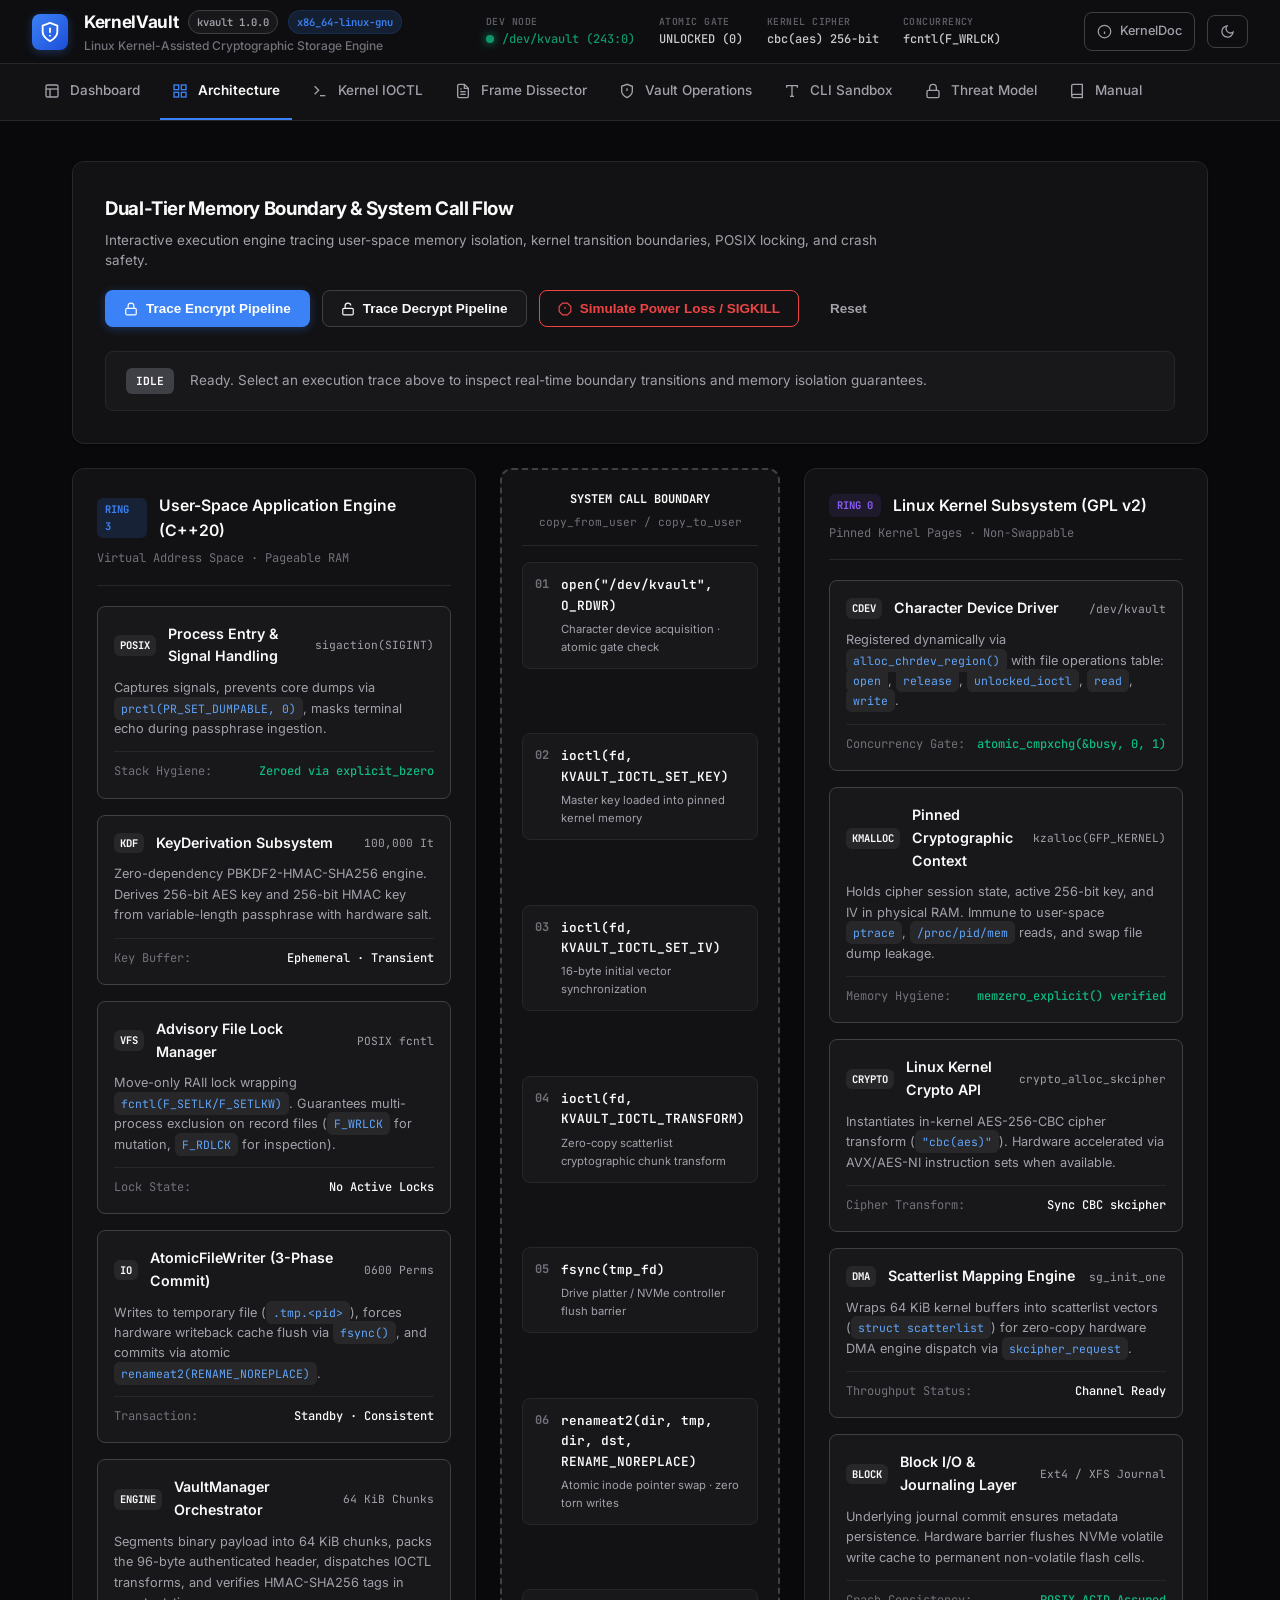
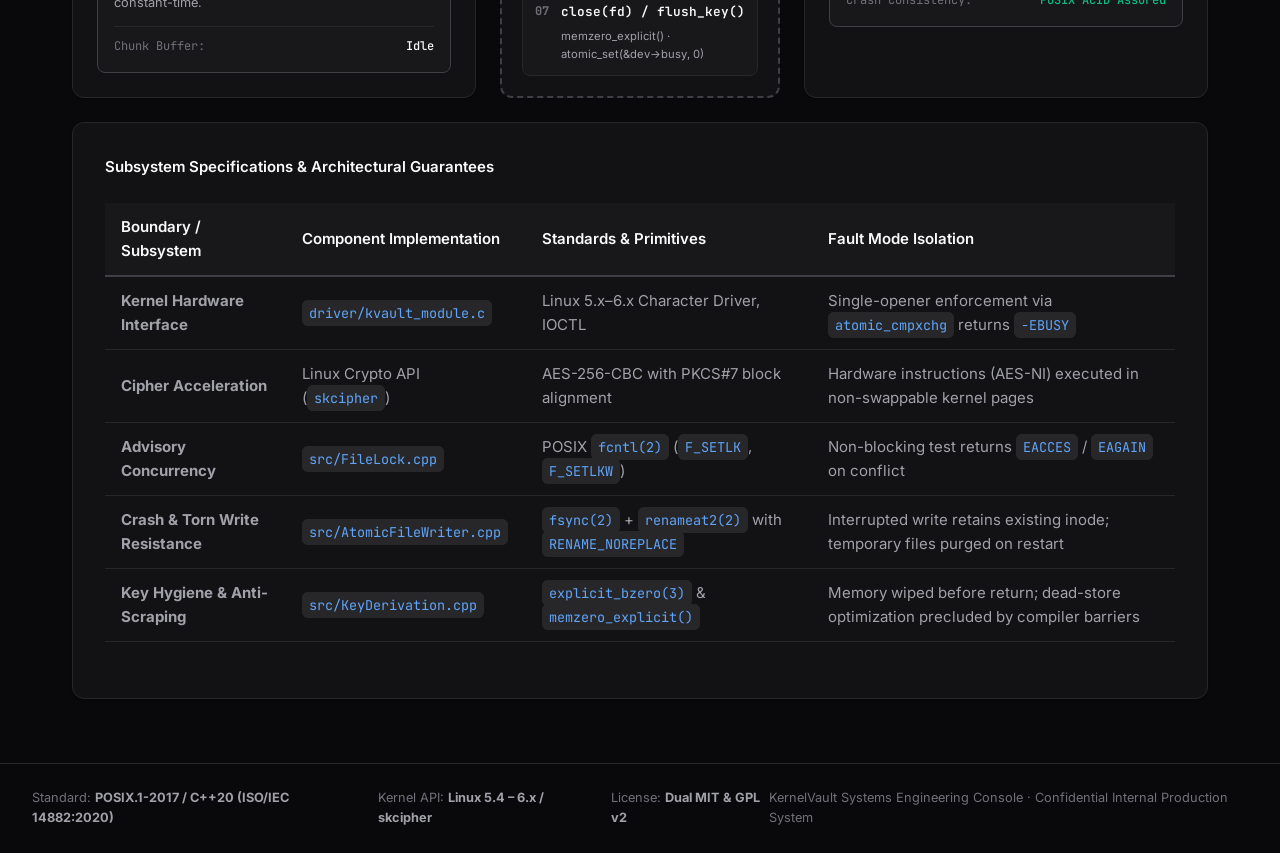
==== kvault/web/architecture.html @ b11a9a3c "Initial commit: KernelVault secure storage system" ====
<!DOCTYPE html>
<html lang="en">
<head>
  <meta charset="UTF-8">
  <meta name="viewport" content="width=device-width, initial-scale=1.0">
  <title>KernelVault (kvault) — Systems Architecture, IOCTL Telemetry & Engineering Manual</title>
  <meta name="description" content="Technical telemetry dashboard, interactive IOCTL testbed, 96-byte binary frame dissector, and complete systems engineering reference for the Linux kernel-assisted secure storage architecture (kvault).">
  
  <!-- System Fonts -->
  <link rel="preconnect" href="https://fonts.googleapis.com">
  <link rel="preconnect" href="https://fonts.gstatic.com" crossorigin>
  <link href="https://fonts.googleapis.com/css2?family=Inter:wght@400;500;600;700&family=JetBrains+Mono:ital,wght@0,400;0,500;0,600;0,700;1,400&display=swap" rel="stylesheet">
  
  <link rel="stylesheet" href="style.css">
</head>
<body class="theme-dark">

  <!-- Enterprise Header Bar -->
  <header class="app-header">
    <div class="header-left">
      <div class="brand-mark">
        <svg width="22" height="22" viewBox="0 0 24 24" fill="none" stroke="currentColor" stroke-width="2" stroke-linecap="round" stroke-linejoin="round">
          <path d="M12 22s8-4 8-10V5l-8-3-8 3v7c0 6 8 10 8 10z"/>
          <path d="M12 8v4"/>
          <path d="M12 16h.01"/>
        </svg>
      </div>
      <div class="brand-info">
        <div class="brand-title-row">
          <span class="brand-name">KernelVault</span>
          <span class="sys-badge">kvault 1.0.0</span>
          <span class="sys-badge target-arch">x86_64-linux-gnu</span>
        </div>
        <div class="brand-sub">Linux Kernel-Assisted Cryptographic Storage Engine</div>
      </div>
    </div>

    <!-- Live Kernel Device Telemetry -->
    <div class="header-telemetry">
      <div class="telemetry-item" title="Kernel Character Device Node Status">
        <span class="telem-label">DEV NODE</span>
        <span class="telem-value status-online">
          <span class="status-indicator"></span> /dev/kvault (243:0)
        </span>
      </div>
      <div class="telemetry-item" title="Kernel Device Concurrency Lock (atomic_cmpxchg)">
        <span class="telem-label">ATOMIC GATE</span>
        <span class="telem-value" id="telem-gate-val">UNLOCKED (0)</span>
      </div>
      <div class="telemetry-item" title="Cipher Subsystem in Kernel Space">
        <span class="telem-label">KERNEL CIPHER</span>
        <span class="telem-value">cbc(aes) 256-bit</span>
      </div>
      <div class="telemetry-item" title="POSIX Advisory Lock Mode">
        <span class="telem-label">CONCURRENCY</span>
        <span class="telem-value">fcntl(F_WRLCK)</span>
      </div>
    </div>

    <div class="header-right">
      <a href="https://github.com/torvalds/linux" target="_blank" rel="noopener" class="btn-util" title="Kernel Crypto API Documentation">
        <svg width="15" height="15" viewBox="0 0 24 24" fill="none" stroke="currentColor" stroke-width="2"><circle cx="12" cy="12" r="10"/><line x1="12" y1="16" x2="12" y2="12"/><line x1="12" y1="8" x2="12.01" y2="8"/></svg>
        <span>KernelDoc</span>
      </a>
      <button id="btn-theme-toggle" class="btn-util" title="Toggle Light/Dark Theme">
        <svg width="15" height="15" viewBox="0 0 24 24" fill="none" stroke="currentColor" stroke-width="2" id="icon-theme"><path d="M21 12.79A9 9 0 1 1 11.21 3 7 7 0 0 0 21 12.79z"/></svg>
      </button>
    </div>
  </header>

  <nav class="nav-tabs" role="navigation">
    <a href="index.html" class="nav-tab ">
      <svg width="16" height="16" viewBox="0 0 24 24" fill="none" stroke="currentColor" stroke-width="2"><rect x="3" y="3" width="18" height="18" rx="2"/><path d="M3 9h18"/><path d="M9 21V9"/></svg>
      <span>Dashboard</span>
    </a>
    <a href="architecture.html" class="nav-tab active">
      <svg width="16" height="16" viewBox="0 0 24 24" fill="none" stroke="currentColor" stroke-width="2"><rect x="3" y="3" width="7" height="7"/><rect x="14" y="3" width="7" height="7"/><rect x="14" y="14" width="7" height="7"/><rect x="3" y="14" width="7" height="7"/></svg>
      <span>Architecture</span>
    </a>
    <a href="ioctl.html" class="nav-tab ">
      <svg width="16" height="16" viewBox="0 0 24 24" fill="none" stroke="currentColor" stroke-width="2"><polyline points="4 17 10 11 4 5"/><line x1="12" y1="19" x2="20" y2="19"/></svg>
      <span>Kernel IOCTL</span>
    </a>
    <a href="dissector.html" class="nav-tab ">
      <svg width="16" height="16" viewBox="0 0 24 24" fill="none" stroke="currentColor" stroke-width="2"><path d="M14 2H6a2 2 0 0 0-2 2v16a2 2 0 0 0 2 2h12a2 2 0 0 0 2-2V8z"/><polyline points="14 2 14 8 20 8"/><line x1="16" y1="13" x2="8" y2="13"/><line x1="16" y1="17" x2="8" y2="17"/><polyline points="10 9 9 9 8 9"/></svg>
      <span>Frame Dissector</span>
    </a>
    
    <a href="vault.html" class="nav-tab ">
      <svg width="16" height="16" viewBox="0 0 24 24" fill="none" stroke="currentColor" stroke-width="2"><path d="M12 22s8-4 8-10V5l-8-3-8 3v7c0 6 8 10 8 10z"/><path d="M12 8v4"/><path d="M12 16h.01"/></svg>
      <span>Vault Operations</span>
    </a>
<a href="terminal.html" class="nav-tab ">
      <svg width="16" height="16" viewBox="0 0 24 24" fill="none" stroke="currentColor" stroke-width="2"><polyline points="4 7 4 4 20 4 20 7"/><line x1="9" y1="20" x2="15" y2="20"/><line x1="12" y1="4" x2="12" y2="20"/></svg>
      <span>CLI Sandbox</span>
    </a>
    <a href="security.html" class="nav-tab ">
      <svg width="16" height="16" viewBox="0 0 24 24" fill="none" stroke="currentColor" stroke-width="2"><rect x="3" y="11" width="18" height="11" rx="2" ry="2"/><path d="M7 11V7a5 5 0 0 1 10 0v4"/></svg>
      <span>Threat Model</span>
    </a>
    <a href="manual.html" class="nav-tab ">
      <svg width="16" height="16" viewBox="0 0 24 24" fill="none" stroke="currentColor" stroke-width="2"><path d="M4 19.5A2.5 2.5 0 0 1 6.5 17H20"/><path d="M6.5 2H20v20H6.5A2.5 2.5 0 0 1 4 19.5v-15A2.5 2.5 0 0 1 6.5 2z"/></svg>
      <span>Manual</span>
    </a>
  </nav>
  <main class="app-body">

<div class="tab-pane active" role="tabpanel">
<!-- Top Action Ribbon -->
      <section class="panel-section ribbon-panel">
        <div class="section-header-compact">
          <div>
            <h2 class="section-title">Dual-Tier Memory Boundary & System Call Flow</h2>
            <p class="section-desc">Interactive execution engine tracing user-space memory isolation, kernel transition boundaries, POSIX locking, and crash safety.</p>
          </div>
          <div class="action-btn-group">
            <button class="btn btn-primary" id="btn-flow-encrypt">
              <svg width="14" height="14" viewBox="0 0 24 24" fill="none" stroke="currentColor" stroke-width="2"><rect x="3" y="11" width="18" height="11" rx="2" ry="2"/><path d="M7 11V7a5 5 0 0 1 10 0v4"/></svg>
              <span>Trace Encrypt Pipeline</span>
            </button>
            <button class="btn btn-secondary" id="btn-flow-decrypt">
              <svg width="14" height="14" viewBox="0 0 24 24" fill="none" stroke="currentColor" stroke-width="2"><rect x="3" y="11" width="18" height="11" rx="2" ry="2"/><path d="M7 11V7a5 5 0 0 1 9.9-1"/></svg>
              <span>Trace Decrypt Pipeline</span>
            </button>
            <button class="btn btn-outline-danger" id="btn-flow-crash">
              <svg width="14" height="14" viewBox="0 0 24 24" fill="none" stroke="currentColor" stroke-width="2"><polygon points="7.86 2 16.14 2 22 7.86 22 16.14 16.14 22 7.86 22 2 16.14 2 7.86 7.86 2"/><line x1="12" y1="8" x2="12" y2="12"/><line x1="12" y1="16" x2="12.01" y2="16"/></svg>
              <span>Simulate Power Loss / SIGKILL</span>
            </button>
            <button class="btn btn-ghost" id="btn-flow-reset">Reset</button>
          </div>
        </div>

        <!-- Flow State Feedback Bar -->
        <div class="pipeline-status-banner" id="flow-status-banner">
          <div class="status-indicator-badge" id="flow-badge">IDLE</div>
          <div class="status-description" id="flow-desc">Ready. Select an execution trace above to inspect real-time boundary transitions and memory isolation guarantees.</div>
        </div>
      </section>

      <!-- Architecture Diagram Columns -->
      <div class="arch-split-grid">
        
        <!-- Left: User-Space C++20 Storage Engine -->
        <div class="arch-domain domain-userspace">
          <div class="domain-header">
            <div class="domain-title-wrap">
              <span class="domain-tag tag-user">RING 3</span>
              <h3 class="domain-title">User-Space Application Engine (C++20)</h3>
            </div>
            <span class="domain-meta">Virtual Address Space &middot; Pageable RAM</span>
          </div>

          <div class="arch-components-list">
            <!-- Node: CLI Entry -->
            <div class="arch-node" id="node-cli">
              <div class="node-head">
                <span class="node-symbol">POSIX</span>
                <span class="node-name">Process Entry &amp; Signal Handling</span>
                <span class="node-badge" id="badge-sig">sigaction(SIGINT)</span>
              </div>
              <p class="node-detail">Captures signals, prevents core dumps via <code>prctl(PR_SET_DUMPABLE, 0)</code>, masks terminal echo during passphrase ingestion.</p>
              <div class="node-status-row">
                <span class="stat-label">Stack Hygiene:</span>
                <span class="stat-val stat-ok" id="stat-pass-mem">Zeroed via explicit_bzero</span>
              </div>
            </div>

            <!-- Node: KDF -->
            <div class="arch-node" id="node-kdf">
              <div class="node-head">
                <span class="node-symbol">KDF</span>
                <span class="node-name">KeyDerivation Subsystem</span>
                <span class="node-badge">100,000 It</span>
              </div>
              <p class="node-detail">Zero-dependency PBKDF2-HMAC-SHA256 engine. Derives 256-bit AES key and 256-bit HMAC key from variable-length passphrase with hardware salt.</p>
              <div class="node-status-row">
                <span class="stat-label">Key Buffer:</span>
                <span class="stat-val" id="stat-kdf-state">Ephemeral &middot; Transient</span>
              </div>
            </div>

            <!-- Node: FileLock -->
            <div class="arch-node" id="node-lock">
              <div class="node-head">
                <span class="node-symbol">VFS</span>
                <span class="node-name">Advisory File Lock Manager</span>
                <span class="node-badge">POSIX fcntl</span>
              </div>
              <p class="node-detail">Move-only RAII lock wrapping <code>fcntl(F_SETLK/F_SETLKW)</code>. Guarantees multi-process exclusion on record files (<code>F_WRLCK</code> for mutation, <code>F_RDLCK</code> for inspection).</p>
              <div class="node-status-row">
                <span class="stat-label">Lock State:</span>
                <span class="stat-val" id="stat-lock-state">No Active Locks</span>
              </div>
            </div>

            <!-- Node: AtomicFileWriter -->
            <div class="arch-node" id="node-atomic">
              <div class="node-head">
                <span class="node-symbol">IO</span>
                <span class="node-name">AtomicFileWriter (3-Phase Commit)</span>
                <span class="node-badge">0600 Perms</span>
              </div>
              <p class="node-detail">Writes to temporary file (<code>.tmp.&lt;pid&gt;</code>), forces hardware writeback cache flush via <code>fsync()</code>, and commits via atomic <code>renameat2(RENAME_NOREPLACE)</code>.</p>
              <div class="node-status-row">
                <span class="stat-label">Transaction:</span>
                <span class="stat-val" id="stat-tx-state">Standby &middot; Consistent</span>
              </div>
            </div>

            <!-- Node: VaultManager -->
            <div class="arch-node" id="node-vaultmgr">
              <div class="node-head">
                <span class="node-symbol">ENGINE</span>
                <span class="node-name">VaultManager Orchestrator</span>
                <span class="node-badge">64 KiB Chunks</span>
              </div>
              <p class="node-detail">Segments binary payload into 64 KiB chunks, packs the 96-byte authenticated header, dispatches IOCTL transforms, and verifies HMAC-SHA256 tags in constant-time.</p>
              <div class="node-status-row">
                <span class="stat-label">Chunk Buffer:</span>
                <span class="stat-val" id="stat-chunk-state">Idle</span>
              </div>
            </div>
          </div>
        </div>

        <!-- Center: Boundary Transition (Syscalls) -->
        <div class="arch-boundary-column">
          <div class="boundary-header">
            <span class="boundary-title">SYSTEM CALL BOUNDARY</span>
            <span class="boundary-sub">copy_from_user / copy_to_user</span>
          </div>
          <div class="boundary-pipeline">
            <div class="syscall-step" id="step-open">
              <div class="step-num">01</div>
              <div class="step-content">
                <div class="step-sig">open("/dev/kvault", O_RDWR)</div>
                <div class="step-note">Character device acquisition &middot; atomic gate check</div>
              </div>
            </div>
            <div class="syscall-step" id="step-ioctl-key">
              <div class="step-num">02</div>
              <div class="step-content">
                <div class="step-sig">ioctl(fd, KVAULT_IOCTL_SET_KEY)</div>
                <div class="step-note">Master key loaded into pinned kernel memory</div>
              </div>
            </div>
            <div class="syscall-step" id="step-ioctl-iv">
              <div class="step-num">03</div>
              <div class="step-content">
                <div class="step-sig">ioctl(fd, KVAULT_IOCTL_SET_IV)</div>
                <div class="step-note">16-byte initial vector synchronization</div>
              </div>
            </div>
            <div class="syscall-step" id="step-io-chunks">
              <div class="step-num">04</div>
              <div class="step-content">
                <div class="step-sig">ioctl(fd, KVAULT_IOCTL_TRANSFORM)</div>
                <div class="step-note">Zero-copy scatterlist cryptographic chunk transform</div>
              </div>
            </div>
            <div class="syscall-step" id="step-fsync">
              <div class="step-num">05</div>
              <div class="step-content">
                <div class="step-sig">fsync(tmp_fd)</div>
                <div class="step-note">Drive platter / NVMe controller flush barrier</div>
              </div>
            </div>
            <div class="syscall-step" id="step-rename">
              <div class="step-num">06</div>
              <div class="step-content">
                <div class="step-sig">renameat2(dir, tmp, dir, dst, RENAME_NOREPLACE)</div>
                <div class="step-note">Atomic inode pointer swap &middot; zero torn writes</div>
              </div>
            </div>
            <div class="syscall-step" id="step-close">
              <div class="step-num">07</div>
              <div class="step-content">
                <div class="step-sig">close(fd) / flush_key()</div>
                <div class="step-note">memzero_explicit() &middot; atomic_set(&amp;dev-&gt;busy, 0)</div>
              </div>
            </div>
          </div>
        </div>

        <!-- Right: Linux Kernel Space -->
        <div class="arch-domain domain-kernel">
          <div class="domain-header">
            <div class="domain-title-wrap">
              <span class="domain-tag tag-kernel">RING 0</span>
              <h3 class="domain-title">Linux Kernel Subsystem (GPL v2)</h3>
            </div>
            <span class="domain-meta">Pinned Kernel Pages &middot; Non-Swappable</span>
          </div>

          <div class="arch-components-list">
            <!-- Node: cdev -->
            <div class="arch-node kernel-node" id="node-kdev">
              <div class="node-head">
                <span class="node-symbol">CDEV</span>
                <span class="node-name">Character Device Driver</span>
                <span class="node-badge">/dev/kvault</span>
              </div>
              <p class="node-detail">Registered dynamically via <code>alloc_chrdev_region()</code> with file operations table: <code>open</code>, <code>release</code>, <code>unlocked_ioctl</code>, <code>read</code>, <code>write</code>.</p>
              <div class="node-status-row">
                <span class="stat-label">Concurrency Gate:</span>
                <span class="stat-val stat-ok" id="stat-gate-state">atomic_cmpxchg(&amp;busy, 0, 1)</span>
              </div>
            </div>

            <!-- Node: Pinned RAM -->
            <div class="arch-node kernel-node" id="node-kmem">
              <div class="node-head">
                <span class="node-symbol">KMALLOC</span>
                <span class="node-name">Pinned Cryptographic Context</span>
                <span class="node-badge">kzalloc(GFP_KERNEL)</span>
              </div>
              <p class="node-detail">Holds cipher session state, active 256-bit key, and IV in physical RAM. Immune to user-space <code>ptrace</code>, <code>/proc/pid/mem</code> reads, and swap file dump leakage.</p>
              <div class="node-status-row">
                <span class="stat-label">Memory Hygiene:</span>
                <span class="stat-val stat-ok">memzero_explicit() verified</span>
              </div>
            </div>

            <!-- Node: Crypto API -->
            <div class="arch-node kernel-node" id="node-cryptoapi">
              <div class="node-head">
                <span class="node-symbol">CRYPTO</span>
                <span class="node-name">Linux Kernel Crypto API</span>
                <span class="node-badge">crypto_alloc_skcipher</span>
              </div>
              <p class="node-detail">Instantiates in-kernel AES-256-CBC cipher transform (<code>"cbc(aes)"</code>). Hardware accelerated via AVX/AES-NI instruction sets when available.</p>
              <div class="node-status-row">
                <span class="stat-label">Cipher Transform:</span>
                <span class="stat-val" id="stat-crypto-mode">Sync CBC skcipher</span>
              </div>
            </div>

            <!-- Node: Scatterlist Engine -->
            <div class="arch-node kernel-node" id="node-scatterlist">
              <div class="node-head">
                <span class="node-symbol">DMA</span>
                <span class="node-name">Scatterlist Mapping Engine</span>
                <span class="node-badge">sg_init_one</span>
              </div>
              <p class="node-detail">Wraps 64 KiB kernel buffers into scatterlist vectors (<code>struct scatterlist</code>) for zero-copy hardware DMA engine dispatch via <code>skcipher_request</code>.</p>
              <div class="node-status-row">
                <span class="stat-label">Throughput Status:</span>
                <span class="stat-val" id="stat-sg-state">Channel Ready</span>
              </div>
            </div>

            <!-- Node: VFS & Hardware Flush -->
            <div class="arch-node kernel-node" id="node-storage">
              <div class="node-head">
                <span class="node-symbol">BLOCK</span>
                <span class="node-name">Block I/O &amp; Journaling Layer</span>
                <span class="node-badge">Ext4 / XFS Journal</span>
              </div>
              <p class="node-detail">Underlying journal commit ensures metadata persistence. Hardware barrier flushes NVMe volatile write cache to permanent non-volatile flash cells.</p>
              <div class="node-status-row">
                <span class="stat-label">Crash Consistency:</span>
                <span class="stat-val stat-ok">POSIX ACID Assured</span>
              </div>
            </div>
          </div>
        </div>

      </div>

      <!-- Architectural Guarantees Summary Table -->
      <section class="panel-section table-section">
        <h3 class="subsection-title">Subsystem Specifications &amp; Architectural Guarantees</h3>
        <table class="data-table">
          <thead>
            <tr>
              <th>Boundary / Subsystem</th>
              <th>Component Implementation</th>
              <th>Standards &amp; Primitives</th>
              <th>Fault Mode Isolation</th>
            </tr>
          </thead>
          <tbody>
            <tr>
              <td><strong>Kernel Hardware Interface</strong></td>
              <td><code>driver/kvault_module.c</code></td>
              <td>Linux 5.x–6.x Character Driver, IOCTL</td>
              <td>Single-opener enforcement via <code>atomic_cmpxchg</code> returns <code>-EBUSY</code></td>
            </tr>
            <tr>
              <td><strong>Cipher Acceleration</strong></td>
              <td>Linux Crypto API (<code>skcipher</code>)</td>
              <td>AES-256-CBC with PKCS#7 block alignment</td>
              <td>Hardware instructions (AES-NI) executed in non-swappable kernel pages</td>
            </tr>
            <tr>
              <td><strong>Advisory Concurrency</strong></td>
              <td><code>src/FileLock.cpp</code></td>
              <td>POSIX <code>fcntl(2)</code> (<code>F_SETLK</code>, <code>F_SETLKW</code>)</td>
              <td>Non-blocking test returns <code>EACCES</code> / <code>EAGAIN</code> on conflict</td>
            </tr>
            <tr>
              <td><strong>Crash &amp; Torn Write Resistance</strong></td>
              <td><code>src/AtomicFileWriter.cpp</code></td>
              <td><code>fsync(2)</code> + <code>renameat2(2)</code> with <code>RENAME_NOREPLACE</code></td>
              <td>Interrupted write retains existing inode; temporary files purged on restart</td>
            </tr>
            <tr>
              <td><strong>Key Hygiene &amp; Anti-Scraping</strong></td>
              <td><code>src/KeyDerivation.cpp</code></td>
              <td><code>explicit_bzero(3)</code> &amp; <code>memzero_explicit()</code></td>
              <td>Memory wiped before return; dead-store optimization precluded by compiler barriers</td>
            </tr>
          </tbody>
        </table>
      </section>
</div>
</main>

  <!-- Technical Footer -->
  <footer class="app-footer">
    <div class="footer-left">
      <span class="footer-stat">Standard: <strong>POSIX.1-2017 / C++20 (ISO/IEC 14882:2020)</strong></span>
      <span class="footer-stat">Kernel API: <strong>Linux 5.4 &ndash; 6.x / skcipher</strong></span>
      <span class="footer-stat">License: <strong>Dual MIT &amp; GPL v2</strong></span>
    </div>
    <div class="footer-right">
      <span>KernelVault Systems Engineering Console &middot; Confidential Internal Production System</span>
    </div>
  </footer>

  <script src="app.js"></script>
</body>
</html>
---- kvault/web/style.css ----
@import url('https://fonts.googleapis.com/css2?family=Inter:wght@400;500;600;700&family=JetBrains+Mono:wght@400;500;600&display=swap');

:root {
  /* Modern Premium Dark Theme */
  --bg-app:          #09090b;
  --bg-surface:      #121214;
  --bg-surface-elev: #18181b;
  --bg-surface-hover:#27272a;
  --bg-terminal:     #050505;
  
  --border-subtle:   #27272a;
  --border-default:  #3f3f46;
  --border-strong:   #52525b;

  --text-primary:    #fafafa;
  --text-secondary:  #a1a1aa;
  --text-muted:      #71717a;
  --text-code:       #60a5fa;

  --accent-primary:  #3b82f6;
  --accent-hover:    #2563eb;
  --accent-active:   #1d4ed8;
  --accent-light:    rgba(59, 130, 246, 0.15);

  --status-ok:       #10b981;
  --status-ok-bg:    rgba(16, 185, 129, 0.1);
  --status-warn:     #f59e0b;
  --status-warn-bg:  rgba(245, 158, 11, 0.1);
  --status-err:      #ef4444;
  --status-err-bg:   rgba(239, 68, 68, 0.1);
  --status-kernel:   #8b5cf6;
  --status-kernel-bg:rgba(139, 92, 246, 0.1);

  --font-sans: 'Inter', -apple-system, sans-serif;
  --font-mono: 'JetBrains Mono', monospace;

  --radius-xs: 6px;
  --radius-sm: 8px;
  --radius-md: 12px;
  --radius-lg: 16px;

  --shadow-sm: 0 1px 2px rgba(0, 0, 0, 0.4);
  --shadow-md: 0 4px 12px rgba(0, 0, 0, 0.5);
  --shadow-glow: 0 0 20px rgba(59, 130, 246, 0.15);
}

body.theme-light {
  --bg-app:          #f4f4f5;
  --bg-surface:      #ffffff;
  --bg-surface-elev: #fafafa;
  --bg-surface-hover:#f4f4f5;
  --bg-terminal:     #18181b;
  
  --border-subtle:   #e4e4e7;
  --border-default:  #d4d4d8;
  --border-strong:   #a1a1aa;

  --text-primary:    #09090b;
  --text-secondary:  #52525b;
  --text-muted:      #71717a;
  --text-code:       #2563eb;

  --accent-light:    rgba(59, 130, 246, 0.1);
  --shadow-sm: 0 1px 2px rgba(0, 0, 0, 0.05);
  --shadow-md: 0 4px 12px rgba(0, 0, 0, 0.08);
  --shadow-glow: 0 0 20px rgba(59, 130, 246, 0.1);
}

*, *::before, *::after {
  box-sizing: border-box;
  margin: 0;
  padding: 0;
}

html {
  font-size: 15px;
  font-family: var(--font-sans);
  background-color: var(--bg-app);
  color: var(--text-primary);
  line-height: 1.6;
  -webkit-font-smoothing: antialiased;
}

body {
  min-height: 100vh;
  display: flex;
  flex-direction: column;
}

code, pre, kbd, .code-font {
  font-family: var(--font-mono);
  font-size: 0.9em;
}

code {
  background: var(--bg-surface-hover);
  color: var(--text-code);
  padding: 3px 6px;
  border-radius: var(--radius-xs);
  border: 1px solid var(--border-subtle);
}

/* App Header Glassmorphism */
.app-header {
  height: 64px;
  background: rgba(18, 18, 20, 0.7);
  backdrop-filter: blur(12px);
  -webkit-backdrop-filter: blur(12px);
  border-bottom: 1px solid var(--border-subtle);
  display: flex;
  align-items: center;
  justify-content: space-between;
  padding: 0 32px;
  position: sticky;
  top: 0;
  z-index: 100;
}

.theme-light .app-header {
  background: rgba(255, 255, 255, 0.8);
}

.header-left {
  display: flex;
  align-items: center;
  gap: 16px;
}

.brand-mark {
  width: 36px;
  height: 36px;
  background: linear-gradient(135deg, var(--accent-primary), var(--accent-active));
  border-radius: var(--radius-sm);
  display: flex;
  align-items: center;
  justify-content: center;
  color: white;
  box-shadow: 0 2px 10px rgba(59, 130, 246, 0.3);
}

.brand-title-row {
  display: flex;
  align-items: center;
  gap: 10px;
}

.brand-name {
  font-size: 1.15rem;
  font-weight: 700;
  letter-spacing: -0.02em;
}

.sys-badge {
  font-family: var(--font-mono);
  font-size: 0.7rem;
  font-weight: 600;
  background: var(--bg-surface-elev);
  border: 1px solid var(--border-default);
  color: var(--text-secondary);
  padding: 3px 8px;
  border-radius: 99px; /* Pill shape */
}

.sys-badge.target-arch {
  color: var(--accent-primary);
  border-color: var(--accent-light);
  background: var(--accent-light);
}

.brand-sub {
  font-size: 0.8rem;
  color: var(--text-muted);
  font-weight: 500;
}

/* Clean Telemetry */
.header-telemetry {
  display: flex;
  align-items: center;
  gap: 24px;
  opacity: 0.8;
}

@media (max-width: 1100px) {
  .header-telemetry { display: none; }
}

.telemetry-item {
  display: flex;
  flex-direction: column;
}

.telem-label {
  font-size: 0.65rem;
  font-family: var(--font-mono);
  color: var(--text-muted);
  letter-spacing: 0.05em;
  font-weight: 600;
  text-transform: uppercase;
}

.telem-value {
  font-family: var(--font-mono);
  font-size: 0.8rem;
  font-weight: 500;
  color: var(--text-primary);
  display: flex;
  align-items: center;
  gap: 8px;
}

.status-online { color: var(--status-ok); }
.status-indicator {
  width: 8px; height: 8px;
  border-radius: 50%;
  background: var(--status-ok);
  box-shadow: 0 0 8px var(--status-ok);
}

.header-right {
  display: flex;
  align-items: center;
  gap: 12px;
}

.btn-util {
  background: transparent;
  border: 1px solid var(--border-default);
  color: var(--text-secondary);
  padding: 8px 12px;
  border-radius: var(--radius-sm);
  display: flex;
  align-items: center;
  gap: 8px;
  font-size: 0.85rem;
  font-weight: 500;
  cursor: pointer;
  text-decoration: none;
  transition: all 0.2s ease;
}

.btn-util:hover {
  background: var(--bg-surface-elev);
  color: var(--text-primary);
  border-color: var(--border-strong);
}

/* Modern Nav Tabs */
.nav-tabs {
  background: var(--bg-surface);
  border-bottom: 1px solid var(--border-subtle);
  display: flex;
  align-items: center;
  padding: 0 32px;
  gap: 8px;
  overflow-x: auto;
}

.nav-tab {
  color: var(--text-secondary);
  font-size: 0.9rem;
  font-weight: 500;
  padding: 16px 12px;
  display: flex;
  align-items: center;
  gap: 10px;
  cursor: pointer;
  border-bottom: 2px solid transparent;
  transition: all 0.2s ease;
  text-decoration: none;
  white-space: nowrap;
}

.nav-tab:hover {
  color: var(--text-primary);
}

.nav-tab.active {
  color: var(--text-primary);
  border-bottom-color: var(--accent-primary);
  font-weight: 600;
}

.nav-tab.active svg {
  color: var(--accent-primary);
}

/* App Body & Panes */
.app-body {
  flex: 1;
  padding: 40px 32px;
  max-width: 1200px;
  width: 100%;
  margin: 0 auto;
}

.tab-pane { display: none; }
.tab-pane.active { display: block; animation: fadeIn 0.4s ease; }

@keyframes fadeIn {
  from { opacity: 0; transform: translateY(10px); }
  to { opacity: 1; transform: translateY(0); }
}

/* Panels & Sections */
.panel-section {
  background: var(--bg-surface);
  border: 1px solid var(--border-subtle);
  border-radius: var(--radius-md);
  padding: 32px;
  margin-bottom: 24px;
  box-shadow: var(--shadow-sm);
}

.section-header-compact {
  display: flex;
  align-items: center;
  justify-content: space-between;
  gap: 20px;
  margin-bottom: 24px;
  flex-wrap: wrap;
}

.section-title {
  font-size: 1.25rem;
  font-weight: 700;
  color: var(--text-primary);
  letter-spacing: -0.02em;
}

.subsection-title {
  font-size: 1rem;
  font-weight: 600;
  color: var(--text-primary);
  margin-bottom: 16px;
}

.section-desc {
  font-size: 0.9rem;
  color: var(--text-secondary);
  margin-top: 6px;
  line-height: 1.5;
  max-width: 800px;
}

/* Buttons */
.btn {
  display: inline-flex;
  align-items: center;
  gap: 8px;
  padding: 10px 18px;
  border-radius: var(--radius-sm);
  font-size: 0.9rem;
  font-weight: 600;
  cursor: pointer;
  transition: all 0.2s ease;
  border: 1px solid transparent;
}

.btn-primary {
  background: var(--accent-primary);
  color: #ffffff;
  box-shadow: 0 2px 10px rgba(59, 130, 246, 0.3);
}
.btn-primary:hover {
  background: var(--accent-hover);
  transform: translateY(-1px);
}

.btn-secondary {
  background: var(--bg-surface-elev);
  border-color: var(--border-default);
  color: var(--text-primary);
}
.btn-secondary:hover {
  background: var(--bg-surface-hover);
  border-color: var(--border-strong);
}

.btn-outline-danger {
  background: transparent;
  border-color: var(--status-err);
  color: var(--status-err);
}
.btn-outline-danger:hover {
  background: var(--status-err-bg);
}

.btn-ghost {
  background: transparent;
  color: var(--text-secondary);
}
.btn-ghost:hover {
  color: var(--text-primary);
  background: var(--bg-surface-elev);
}

.btn-xs {
  padding: 6px 12px;
  font-size: 0.8rem;
  background: var(--bg-surface-elev);
  border: 1px solid var(--border-default);
  color: var(--text-primary);
  border-radius: var(--radius-xs);
}
.btn-xs.active {
  background: var(--accent-primary);
  border-color: var(--accent-primary);
  color: white;
}

.action-btn-group {
  display: flex;
  align-items: center;
  gap: 12px;
  flex-wrap: wrap;
}

/* Status Banner */
.pipeline-status-banner {
  margin-top: 24px;
  background: var(--bg-surface-elev);
  border: 1px solid var(--border-subtle);
  border-radius: var(--radius-sm);
  padding: 16px 20px;
  display: flex;
  align-items: center;
  gap: 16px;
}

.status-indicator-badge {
  font-family: var(--font-mono);
  font-size: 0.75rem;
  font-weight: 700;
  padding: 4px 10px;
  border-radius: var(--radius-xs);
  background: var(--border-default);
  color: var(--text-primary);
}
.status-indicator-badge.stat-active {
  background: var(--status-ok-bg);
  color: var(--status-ok);
  border: 1px solid var(--status-ok);
}
.status-indicator-badge.stat-warn {
  background: var(--status-warn-bg);
  color: var(--status-warn);
  border: 1px solid var(--status-warn);
}
.status-indicator-badge.stat-err {
  background: var(--status-err-bg);
  color: var(--status-err);
  border: 1px solid var(--status-err);
}

.status-description {
  font-size: 0.9rem;
  color: var(--text-secondary);
}

/* Architecture Split Grid */
.arch-split-grid {
  display: grid;
  grid-template-columns: 1fr 280px 1fr;
  gap: 24px;
  margin-bottom: 24px;
}

@media (max-width: 992px) {
  .arch-split-grid { grid-template-columns: 1fr; }
}

.arch-domain {
  background: var(--bg-surface);
  border: 1px solid var(--border-subtle);
  border-radius: var(--radius-md);
  padding: 24px;
  box-shadow: var(--shadow-sm);
}

.domain-header {
  border-bottom: 1px solid var(--border-subtle);
  padding-bottom: 16px;
  margin-bottom: 20px;
}

.domain-title-wrap {
  display: flex;
  align-items: center;
  gap: 12px;
}

.domain-tag {
  font-family: var(--font-mono);
  font-size: 0.7rem;
  font-weight: 700;
  padding: 3px 8px;
  border-radius: var(--radius-xs);
}

.tag-user { background: var(--accent-light); color: var(--accent-primary); }
.tag-kernel { background: var(--status-kernel-bg); color: var(--status-kernel); }

.domain-title {
  font-size: 1.05rem;
  font-weight: 600;
}

.domain-meta {
  font-size: 0.8rem;
  color: var(--text-muted);
  font-family: var(--font-mono);
  display: block;
  margin-top: 6px;
}

.arch-components-list {
  display: flex; flex-direction: column; gap: 16px;
}

.arch-node {
  background: var(--bg-surface-elev);
  border: 1px solid var(--border-default);
  border-radius: var(--radius-sm);
  padding: 16px;
  transition: all 0.2s ease;
}

.arch-node:hover {
  border-color: var(--border-strong);
  transform: translateY(-2px);
  box-shadow: var(--shadow-md);
}

.arch-node.node-highlight {
  border-color: var(--accent-primary);
  background: var(--accent-light);
  box-shadow: 0 0 0 1px var(--accent-primary), var(--shadow-glow);
}

.arch-node.node-fault {
  border-color: var(--status-err);
  background: var(--status-err-bg);
  box-shadow: 0 0 0 1px var(--status-err);
}

.node-head {
  display: flex; align-items: center; gap: 12px; margin-bottom: 10px;
}

.node-symbol {
  font-family: var(--font-mono);
  font-size: 0.7rem;
  font-weight: 700;
  color: var(--text-primary);
  background: var(--border-subtle);
  padding: 2px 6px;
  border-radius: var(--radius-xs);
}

.node-name {
  font-size: 0.95rem; font-weight: 600; flex: 1;
}

.node-badge {
  font-family: var(--font-mono); font-size: 0.75rem; color: var(--text-secondary);
}

.node-detail {
  font-size: 0.85rem; color: var(--text-secondary); margin-bottom: 12px;
}

.node-status-row {
  display: flex; justify-content: space-between;
  border-top: 1px solid var(--border-subtle);
  padding-top: 10px; font-size: 0.8rem; font-family: var(--font-mono);
}

.stat-label { color: var(--text-muted); }
.stat-val { color: var(--text-primary); font-weight: 500; }
.stat-val.stat-ok { color: var(--status-ok); }

/* Boundary Column */
.arch-boundary-column {
  background: var(--bg-surface);
  border: 2px dashed var(--border-default);
  border-radius: var(--radius-md);
  padding: 20px;
  display: flex; flex-direction: column;
}

.boundary-header {
  text-align: center; border-bottom: 1px solid var(--border-subtle);
  padding-bottom: 12px; margin-bottom: 16px;
}

.boundary-title {
  display: block; font-family: var(--font-mono); font-size: 0.8rem; font-weight: 700; color: var(--text-primary);
}

.boundary-sub {
  font-size: 0.75rem; color: var(--text-muted); font-family: var(--font-mono);
}

.boundary-pipeline {
  display: flex; flex-direction: column; gap: 12px; flex: 1; justify-content: space-between;
}

.syscall-step {
  display: flex; gap: 12px;
  background: var(--bg-surface-elev);
  border: 1px solid var(--border-subtle);
  border-radius: var(--radius-sm);
  padding: 12px;
  transition: all 0.2s ease;
}

.syscall-step.step-active {
  border-color: var(--accent-primary);
  background: var(--accent-light);
  box-shadow: var(--shadow-glow);
}

.step-num {
  font-family: var(--font-mono); font-size: 0.8rem; font-weight: 700; color: var(--text-muted);
}
.step-active .step-num { color: var(--accent-primary); }

.step-sig { font-family: var(--font-mono); font-size: 0.85rem; font-weight: 600; }
.step-note { font-size: 0.75rem; color: var(--text-secondary); margin-top: 4px; }

/* Dashboard Cards (stride-card reused for dashboard features) */
.stride-matrix {
  display: grid;
  grid-template-columns: repeat(auto-fill, minmax(320px, 1fr));
  gap: 24px;
}

.stride-card {
  background: var(--bg-surface-elev);
  border: 1px solid var(--border-subtle);
  border-radius: var(--radius-md);
  padding: 24px;
  box-shadow: var(--shadow-sm);
  transition: all 0.2s ease;
}
.stride-card:hover {
  transform: translateY(-3px);
  box-shadow: var(--shadow-md);
  border-color: var(--border-strong);
}

.stride-badge {
  display: inline-block;
  font-family: var(--font-mono);
  font-size: 0.75rem;
  font-weight: 700;
  padding: 4px 10px;
  border-radius: var(--radius-xs);
  margin-bottom: 16px;
  background: var(--border-default);
  color: var(--text-primary);
}

.stride-title {
  font-size: 1.1rem;
  font-weight: 600;
  margin-bottom: 12px;
  color: var(--text-primary);
}

.stride-prop {
  font-size: 0.9rem;
  margin-bottom: 10px;
}
.prop-label { color: var(--text-secondary); font-weight: 500; display: block; margin-bottom: 2px;}
.prop-value { color: var(--text-primary); }

.stride-verdict {
  margin-top: 16px;
  padding-top: 16px;
  border-top: 1px solid var(--border-subtle);
  font-family: var(--font-mono);
  font-size: 0.8rem;
  font-weight: 600;
}
.status-verified { color: var(--status-ok); }

/* CLI Terminal */
.vt-terminal {
  background: var(--bg-terminal);
  border: 1px solid var(--border-subtle);
  border-radius: var(--radius-md);
  overflow: hidden;
  box-shadow: var(--shadow-md);
  display: flex;
  flex-direction: column;
  height: 500px;
}

.vt-banner {
  padding: 20px;
  color: var(--text-muted);
  font-family: var(--font-mono);
  font-size: 0.9rem;
  border-bottom: 1px solid #1f1f1f;
  background: #0a0a0a;
}

.vt-output {
  flex: 1;
  padding: 20px;
  overflow-y: auto;
  font-family: var(--font-mono);
  font-size: 0.95rem;
  color: #e5e5e5;
  line-height: 1.6;
}

.vt-row { margin-bottom: 6px; }

.vt-prompt-row {
  display: flex;
  align-items: center;
  padding: 16px 20px;
  background: #0a0a0a;
  border-top: 1px solid #1f1f1f;
}

.vt-user { color: #10b981; font-weight: 600; }
.vt-colon { color: #e5e5e5; }
.vt-path { color: #3b82f6; font-weight: 600; margin: 0 8px; }
.vt-dollar { color: #e5e5e5; margin-right: 12px; }

.vt-input {
  flex: 1;
  background: transparent;
  border: none;
  color: #e5e5e5;
  font-family: var(--font-mono);
  font-size: 0.95rem;
  outline: none;
}

/* Preset Bar for Terminal */
.preset-bar {
  display: flex; gap: 10px; flex-wrap: wrap; margin-bottom: 16px;
}
.preset-btn {
  background: var(--bg-surface-elev);
  border: 1px solid var(--border-default);
  color: var(--text-primary);
  padding: 6px 12px;
  border-radius: var(--radius-xs);
  font-size: 0.85rem;
  cursor: pointer;
  transition: all 0.2s;
}
.preset-btn:hover { background: var(--bg-surface-hover); border-color: var(--accent-primary); }

/* Hex Dump */
.hex-dump-container {
  background: var(--bg-terminal);
  border: 1px solid var(--border-subtle);
  border-radius: var(--radius-sm);
  padding: 20px;
  font-family: var(--font-mono);
  font-size: 0.95rem;
  line-height: 1.8;
  color: #a1a1aa;
}

.hex-line { display: flex; gap: 20px; }
.hex-offset { color: #52525b; width: 60px; user-select: none; }
.hex-bytes { color: #e4e4e7; flex: 1; letter-spacing: 1px; }
.hex-b { cursor: pointer; transition: color 0.2s; padding: 0 2px; border-radius: 2px; }
.hex-b:hover, .hex-b.highlight { background: var(--accent-primary); color: white; }
.hex-ascii { color: #71717a; width: 140px; white-space: pre; }

/* Docs Layout */
.docs-sidebar {
  width: 280px;
  background: var(--bg-surface);
  border: 1px solid var(--border-subtle);
  border-radius: var(--radius-md);
  padding: 24px;
}
.docs-nav-group { margin-bottom: 24px; }
.docs-nav-heading {
  font-size: 0.75rem; font-weight: 700; color: var(--text-muted);
  letter-spacing: 0.05em; margin-bottom: 12px;
}
.docs-nav-link {
  display: block; color: var(--text-secondary); text-decoration: none;
  font-size: 0.95rem; margin-bottom: 8px; padding: 6px 10px; border-radius: var(--radius-xs);
  transition: all 0.2s;
}
.docs-nav-link:hover, .docs-nav-link.active {
  background: var(--bg-surface-elev); color: var(--text-primary);
}
.docs-content {
  flex: 1; background: var(--bg-surface); border: 1px solid var(--border-subtle);
  border-radius: var(--radius-md); padding: 40px;
}
.doc-h1 { font-size: 2rem; margin-bottom: 24px; border-bottom: 1px solid var(--border-subtle); padding-bottom: 12px; }
.doc-h3 { font-size: 1.3rem; margin: 32px 0 16px 0; }
.doc-article-section p { margin-bottom: 16px; font-size: 1.05rem; color: var(--text-secondary); }
.doc-callout {
  background: var(--accent-light); border-left: 4px solid var(--accent-primary);
  padding: 16px 20px; border-radius: 0 var(--radius-sm) var(--radius-sm) 0;
  margin: 24px 0; font-size: 0.95rem;
}
.doc-list { margin-left: 24px; margin-bottom: 24px; }
.doc-list li { margin-bottom: 10px; color: var(--text-secondary); }

/* General Forms */
.form-group { margin-bottom: 20px; }
.form-label { display: block; font-size: 0.9rem; font-weight: 600; margin-bottom: 8px; color: var(--text-primary); }
.form-select, .form-input {
  width: 100%; background: var(--bg-surface-elev); border: 1px solid var(--border-default);
  border-radius: var(--radius-sm); padding: 12px; font-family: var(--font-mono);
  font-size: 0.95rem; color: var(--text-primary); outline: none; transition: border-color 0.2s;
}
.form-select:focus, .form-input:focus { border-color: var(--accent-primary); box-shadow: 0 0 0 2px var(--accent-light); }

/* Table */
.data-table { width: 100%; border-collapse: collapse; margin: 24px 0; }
.data-table th {
  background: var(--bg-surface-elev); color: var(--text-primary); padding: 12px 16px;
  text-align: left; border-bottom: 2px solid var(--border-default); font-weight: 600;
}
.data-table td { padding: 12px 16px; border-bottom: 1px solid var(--border-subtle); color: var(--text-secondary); }
.data-table tr:hover td { background: var(--bg-surface-hover); color: var(--text-primary); }

/* Struct Layout Bar */
.struct-layout-bar {
  display: flex; height: 60px; background: var(--bg-surface-elev);
  border: 1px solid var(--border-default); border-radius: var(--radius-sm);
  overflow: hidden; margin-bottom: 16px;
}
.layout-seg {
  display: flex; align-items: center; justify-content: center;
  border-right: 1px solid var(--border-subtle); font-family: var(--font-mono);
  font-size: 0.75rem; font-weight: 600; text-align: center; line-height: 1.2;
}
.layout-seg:last-child { border-right: none; }
.seg-magic { background: rgba(59, 130, 246, 0.2); color: #60a5fa; }
.seg-version { background: rgba(16, 185, 129, 0.2); color: #34d399; }
.seg-salt { background: rgba(245, 158, 11, 0.2); color: #fbbf24; }
.seg-iv { background: rgba(239, 68, 68, 0.2); color: #f87171; }
.seg-orig, .seg-payload { background: rgba(139, 92, 246, 0.2); color: #a78bfa; }
.seg-hmac { background: rgba(236, 72, 153, 0.2); color: #f472b6; }
.seg-reserved { background: var(--bg-surface); color: var(--text-muted); }

.struct-stat-row {
  display: flex; gap: 24px; font-family: var(--font-mono); font-size: 0.85rem; color: var(--text-muted);
}

/* Footer */
.app-footer {
  margin-top: auto; padding: 24px 32px; border-top: 1px solid var(--border-subtle);
  display: flex; justify-content: space-between; font-size: 0.85rem; color: var(--text-muted);
}
.footer-left { display: flex; gap: 24px; }
.footer-stat strong { color: var(--text-secondary); }

/* Split Pane */
.split-pane { display: grid; grid-template-columns: 1fr 1fr; gap: 32px; }
@media (max-width: 1024px) { .split-pane { grid-template-columns: 1fr; } }
.pane-column { display: flex; flex-direction: column; }

/* Driver State Grid */
.driver-state-grid { display: grid; grid-template-columns: 1fr 1fr; gap: 16px; }
.state-card {
  background: var(--bg-surface-elev); border: 1px solid var(--border-subtle);
  padding: 16px; border-radius: var(--radius-sm);
}
.state-label { display: block; font-size: 0.75rem; color: var(--text-muted); font-weight: 600; margin-bottom: 6px; }
.state-value { font-size: 0.95rem; font-weight: 600; color: var(--text-primary); }

/* Property List */
.detail-property-list { display: flex; flex-direction: column; gap: 12px; }
.prop-row { display: flex; flex-direction: column; padding-bottom: 12px; border-bottom: 1px solid var(--border-subtle); }
.prop-row:last-child { border-bottom: none; }
.prop-key { font-size: 0.85rem; color: var(--text-muted); font-weight: 600; margin-bottom: 4px; }
.prop-val { font-size: 0.95rem; color: var(--text-primary); line-height: 1.5; }
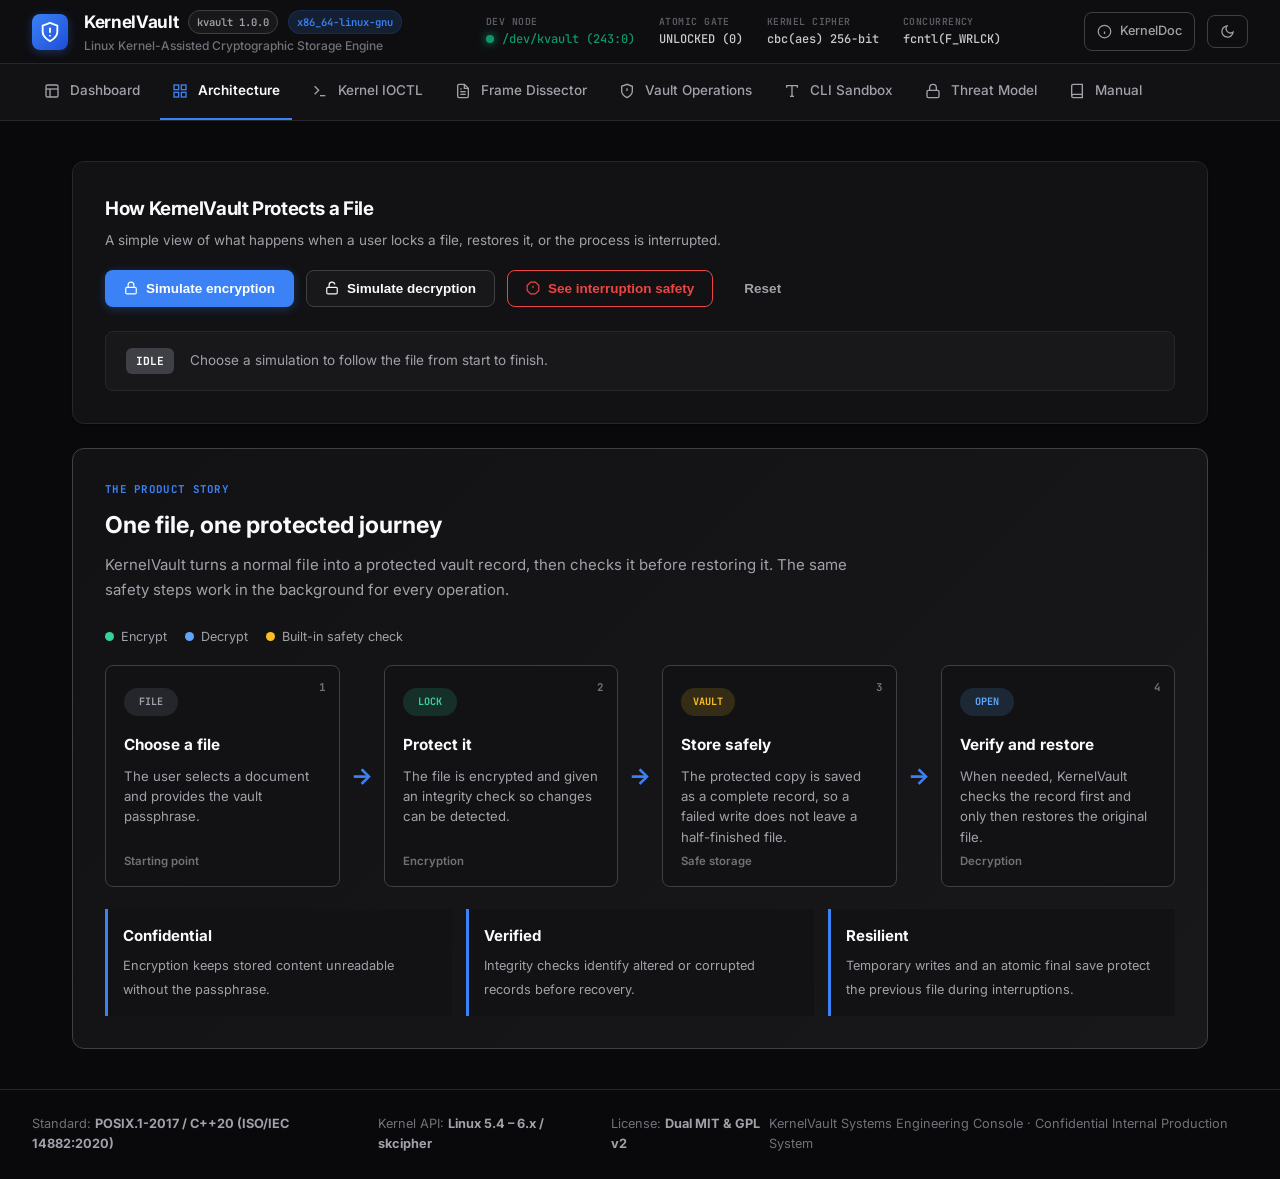
==== commit 0f8890df: "ui: simplify architecture flow for recruiters" ====
--- a/kvault/web/architecture.html
+++ b/kvault/web/architecture.html
@@ -110,21 +110,21 @@
       <section class="panel-section ribbon-panel">
         <div class="section-header-compact">
           <div>
-            <h2 class="section-title">Dual-Tier Memory Boundary & System Call Flow</h2>
-            <p class="section-desc">Interactive execution engine tracing user-space memory isolation, kernel transition boundaries, POSIX locking, and crash safety.</p>
+            <h2 class="section-title">How KernelVault Protects a File</h2>
+            <p class="section-desc">A simple view of what happens when a user locks a file, restores it, or the process is interrupted.</p>
           </div>
           <div class="action-btn-group">
             <button class="btn btn-primary" id="btn-flow-encrypt">
               <svg width="14" height="14" viewBox="0 0 24 24" fill="none" stroke="currentColor" stroke-width="2"><rect x="3" y="11" width="18" height="11" rx="2" ry="2"/><path d="M7 11V7a5 5 0 0 1 10 0v4"/></svg>
-              <span>Trace Encrypt Pipeline</span>
+              <span>Simulate encryption</span>
             </button>
             <button class="btn btn-secondary" id="btn-flow-decrypt">
               <svg width="14" height="14" viewBox="0 0 24 24" fill="none" stroke="currentColor" stroke-width="2"><rect x="3" y="11" width="18" height="11" rx="2" ry="2"/><path d="M7 11V7a5 5 0 0 1 9.9-1"/></svg>
-              <span>Trace Decrypt Pipeline</span>
+              <span>Simulate decryption</span>
             </button>
             <button class="btn btn-outline-danger" id="btn-flow-crash">
               <svg width="14" height="14" viewBox="0 0 24 24" fill="none" stroke="currentColor" stroke-width="2"><polygon points="7.86 2 16.14 2 22 7.86 22 16.14 16.14 22 7.86 22 2 16.14 2 7.86 7.86 2"/><line x1="12" y1="8" x2="12" y2="12"/><line x1="12" y1="16" x2="12.01" y2="16"/></svg>
-              <span>Simulate Power Loss / SIGKILL</span>
+              <span>See interruption safety</span>
             </button>
             <button class="btn btn-ghost" id="btn-flow-reset">Reset</button>
           </div>
@@ -133,7 +133,61 @@
         <!-- Flow State Feedback Bar -->
         <div class="pipeline-status-banner" id="flow-status-banner">
           <div class="status-indicator-badge" id="flow-badge">IDLE</div>
-          <div class="status-description" id="flow-desc">Ready. Select an execution trace above to inspect real-time boundary transitions and memory isolation guarantees.</div>
+          <div class="status-description" id="flow-desc">Choose a simulation to follow the file from start to finish.</div>
+        </div>
+      </section>
+
+      <section class="recruiter-flow" aria-labelledby="recruiter-flow-title">
+        <div class="recruiter-flow-heading">
+          <span class="flow-eyebrow">THE PRODUCT STORY</span>
+          <h3 id="recruiter-flow-title">One file, one protected journey</h3>
+          <p>KernelVault turns a normal file into a protected vault record, then checks it before restoring it. The same safety steps work in the background for every operation.</p>
+        </div>
+
+        <div class="flow-legend" aria-label="Flow legend">
+          <span><i class="legend-dot encrypt-dot"></i>Encrypt</span>
+          <span><i class="legend-dot decrypt-dot"></i>Decrypt</span>
+          <span><i class="legend-dot safety-dot"></i>Built-in safety check</span>
+        </div>
+
+        <div class="simple-flow-grid" role="list" aria-label="KernelVault file journey">
+          <article class="simple-flow-step" id="simple-step-select" role="listitem">
+            <span class="simple-step-number">1</span>
+            <div class="simple-step-icon" aria-hidden="true">FILE</div>
+            <h4>Choose a file</h4>
+            <p>The user selects a document and provides the vault passphrase.</p>
+            <span class="simple-step-note">Starting point</span>
+          </article>
+          <div class="flow-arrow" aria-hidden="true">→</div>
+          <article class="simple-flow-step" id="simple-step-protect" role="listitem">
+            <span class="simple-step-number">2</span>
+            <div class="simple-step-icon encrypt-icon" aria-hidden="true">LOCK</div>
+            <h4>Protect it</h4>
+            <p>The file is encrypted and given an integrity check so changes can be detected.</p>
+            <span class="simple-step-note">Encryption</span>
+          </article>
+          <div class="flow-arrow" aria-hidden="true">→</div>
+          <article class="simple-flow-step" id="simple-step-store" role="listitem">
+            <span class="simple-step-number">3</span>
+            <div class="simple-step-icon storage-icon" aria-hidden="true">VAULT</div>
+            <h4>Store safely</h4>
+            <p>The protected copy is saved as a complete record, so a failed write does not leave a half-finished file.</p>
+            <span class="simple-step-note">Safe storage</span>
+          </article>
+          <div class="flow-arrow" aria-hidden="true">→</div>
+          <article class="simple-flow-step" id="simple-step-restore" role="listitem">
+            <span class="simple-step-number">4</span>
+            <div class="simple-step-icon decrypt-icon" aria-hidden="true">OPEN</div>
+            <h4>Verify and restore</h4>
+            <p>When needed, KernelVault checks the record first and only then restores the original file.</p>
+            <span class="simple-step-note">Decryption</span>
+          </article>
+        </div>
+
+        <div class="recruiter-benefits">
+          <article><strong>Confidential</strong><span>Encryption keeps stored content unreadable without the passphrase.</span></article>
+          <article><strong>Verified</strong><span>Integrity checks identify altered or corrupted records before recovery.</span></article>
+          <article><strong>Resilient</strong><span>Temporary writes and an atomic final save protect the previous file during interruptions.</span></article>
         </div>
       </section>
 
@@ -430,4 +484,4 @@
 
   <script src="app.js"></script>
 </body>
-</html>+</html>
--- a/kvault/web/style.css
+++ b/kvault/web/style.css
@@ -886,3 +886,67 @@
 .prop-key { font-size: 0.85rem; color: var(--text-muted); font-weight: 600; margin-bottom: 4px; }
 .prop-val { font-size: 0.95rem; color: var(--text-primary); line-height: 1.5; }
 
+/* Recruiter-friendly architecture flow */
+.recruiter-flow {
+  margin: 24px 0 0;
+  padding: 32px;
+  border: 1px solid var(--border-default);
+  border-radius: var(--radius-md);
+  background: linear-gradient(135deg, var(--bg-surface) 0%, var(--bg-surface-elev) 100%);
+}
+.recruiter-flow-heading { max-width: 760px; }
+.flow-eyebrow {
+  display: block; margin-bottom: 8px; color: var(--accent-primary); font-family: var(--font-mono);
+  font-size: 0.72rem; font-weight: 700; letter-spacing: 0.12em;
+}
+.recruiter-flow h3 { margin: 0; color: var(--text-primary); font-size: 1.55rem; }
+.recruiter-flow-heading p { margin: 10px 0 0; color: var(--text-secondary); line-height: 1.65; }
+.flow-legend { display: flex; flex-wrap: wrap; gap: 18px; margin: 24px 0 18px; color: var(--text-secondary); font-size: 0.84rem; }
+.flow-legend span { display: inline-flex; align-items: center; gap: 7px; }
+.legend-dot { width: 9px; height: 9px; border-radius: 50%; background: var(--accent-primary); }
+.encrypt-dot { background: #34d399; }
+.decrypt-dot { background: #60a5fa; }
+.safety-dot { background: #fbbf24; }
+.simple-flow-grid {
+  display: grid; grid-template-columns: minmax(160px, 1fr) 28px minmax(160px, 1fr) 28px minmax(160px, 1fr) 28px minmax(160px, 1fr);
+  align-items: stretch; gap: 8px;
+}
+.simple-flow-step {
+  position: relative; min-height: 222px; padding: 22px 18px 18px; border: 1px solid var(--border-default);
+  border-radius: var(--radius-sm); background: var(--bg-surface); transition: transform 180ms ease, border-color 180ms ease, box-shadow 180ms ease;
+}
+.simple-flow-step:hover { transform: translateY(-3px); border-color: var(--accent-primary); }
+.simple-step-number {
+  position: absolute; top: 13px; right: 14px; color: var(--text-muted); font-family: var(--font-mono); font-size: 0.72rem; font-weight: 700;
+}
+.simple-step-icon {
+  display: inline-flex; align-items: center; justify-content: center; min-width: 54px; height: 28px; padding: 0 8px;
+  border-radius: 99px; background: rgba(148, 163, 184, 0.14); color: var(--text-secondary); font-family: var(--font-mono); font-size: 0.68rem; font-weight: 700;
+}
+.encrypt-icon { background: rgba(52, 211, 153, 0.15); color: #34d399; }
+.storage-icon { background: rgba(251, 191, 36, 0.15); color: #fbbf24; }
+.decrypt-icon { background: rgba(96, 165, 250, 0.15); color: #60a5fa; }
+.simple-flow-step h4 { margin: 17px 0 8px; color: var(--text-primary); font-size: 1.02rem; }
+.simple-flow-step p { margin: 0; color: var(--text-secondary); font-size: 0.88rem; line-height: 1.55; }
+.simple-step-note { position: absolute; left: 18px; bottom: 16px; color: var(--text-muted); font-size: 0.76rem; font-weight: 600; }
+.flow-arrow { display: grid; place-items: center; color: var(--accent-primary); font-size: 1.55rem; font-weight: 700; }
+.simple-flow-step.flow-active { border-color: var(--accent-primary); box-shadow: 0 0 0 3px rgba(59, 130, 246, 0.18), 0 12px 24px rgba(15, 23, 42, 0.18); transform: translateY(-4px); }
+.simple-flow-step.flow-safe { border-color: #fbbf24; box-shadow: 0 0 0 3px rgba(251, 191, 36, 0.14); }
+.recruiter-benefits { display: grid; grid-template-columns: repeat(3, 1fr); gap: 14px; margin-top: 22px; }
+.recruiter-benefits article { padding: 15px; border-left: 3px solid var(--accent-primary); background: var(--bg-surface); }
+.recruiter-benefits strong { display: block; margin-bottom: 5px; color: var(--text-primary); }
+.recruiter-benefits span { color: var(--text-secondary); font-size: 0.85rem; line-height: 1.45; }
+
+/* The detailed engineering diagram remains in source for future technical views. */
+.recruiter-flow ~ .arch-split-grid,
+.recruiter-flow ~ .table-section { display: none; }
+
+@media (max-width: 980px) {
+  .simple-flow-grid { grid-template-columns: 1fr; gap: 10px; }
+  .flow-arrow { height: 22px; transform: rotate(90deg); }
+}
+@media (max-width: 640px) {
+  .recruiter-flow { padding: 22px 16px; }
+  .recruiter-benefits { grid-template-columns: 1fr; }
+}
+
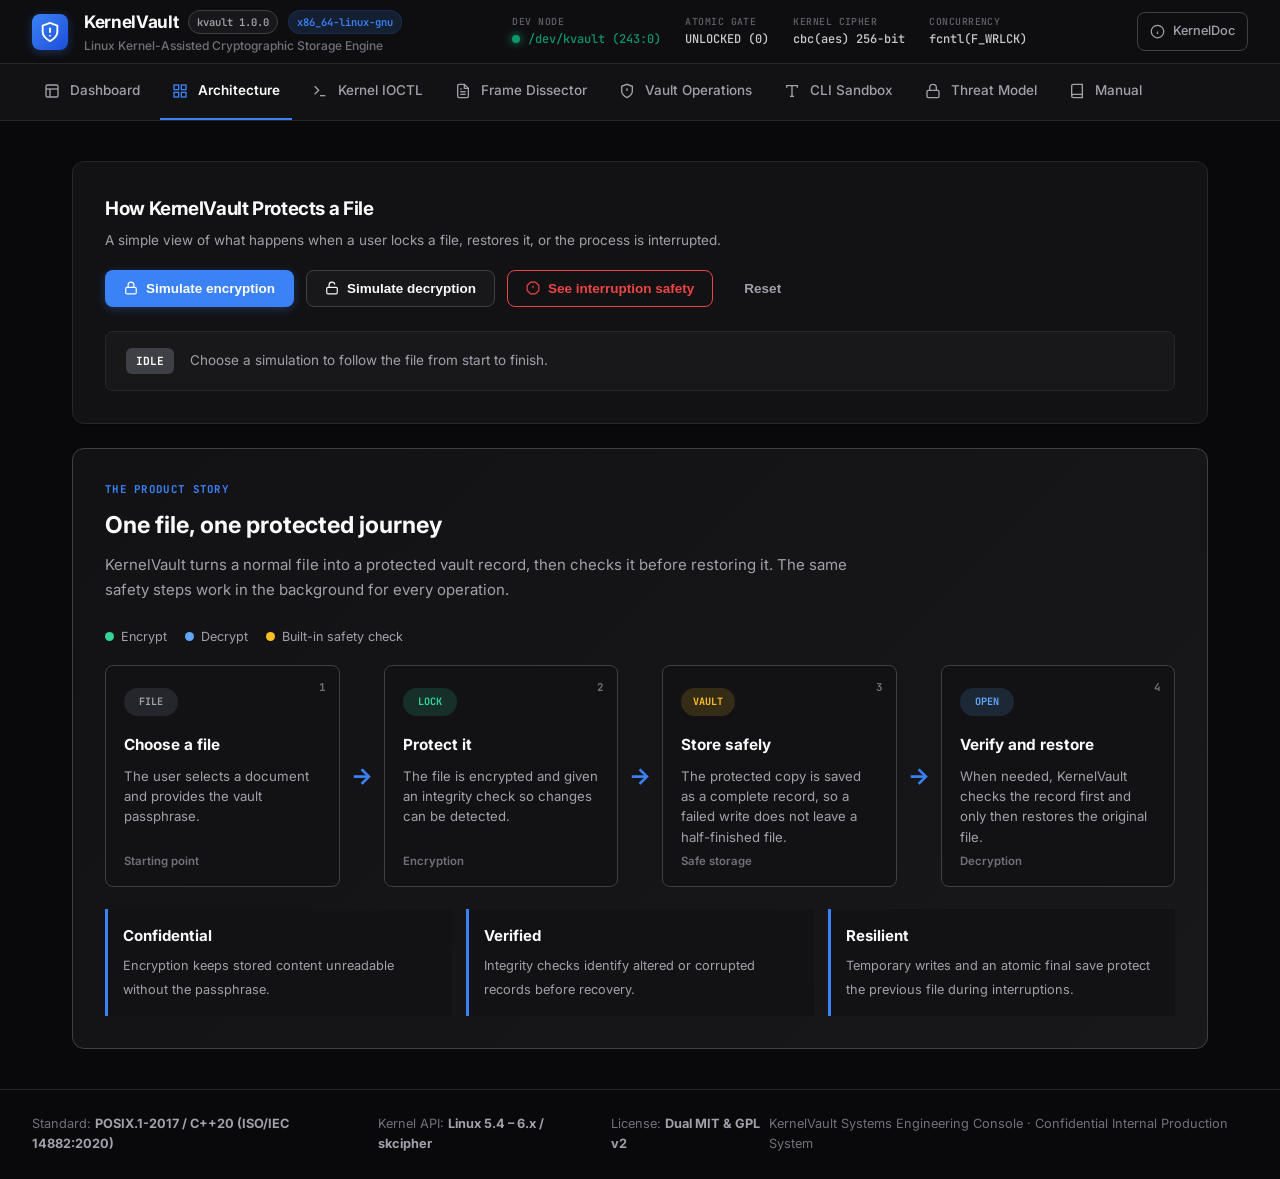
==== commit 1bc85c89: "ui: remove theme toggle from website" ====
--- a/kvault/web/architecture.html
+++ b/kvault/web/architecture.html
@@ -62,9 +62,6 @@
         <svg width="15" height="15" viewBox="0 0 24 24" fill="none" stroke="currentColor" stroke-width="2"><circle cx="12" cy="12" r="10"/><line x1="12" y1="16" x2="12" y2="12"/><line x1="12" y1="8" x2="12.01" y2="8"/></svg>
         <span>KernelDoc</span>
       </a>
-      <button id="btn-theme-toggle" class="btn-util" title="Toggle Light/Dark Theme">
-        <svg width="15" height="15" viewBox="0 0 24 24" fill="none" stroke="currentColor" stroke-width="2" id="icon-theme"><path d="M21 12.79A9 9 0 1 1 11.21 3 7 7 0 0 0 21 12.79z"/></svg>
-      </button>
     </div>
   </header>
 
--- a/kvault/web/style.css
+++ b/kvault/web/style.css
@@ -58,8 +58,21 @@
 
   --text-primary:    #09090b;
   --text-secondary:  #52525b;
-  --text-muted:      #71717a;
-  --text-code:       #2563eb;
+  --text-muted:      #62626b;
+  --text-code:       #1d4ed8;
+
+  --accent-primary:  #1d4ed8;
+  --accent-hover:    #1e40af;
+  --accent-active:   #1e3a8a;
+
+  --status-ok:       #047857;
+  --status-ok-bg:    rgba(4, 120, 87, 0.09);
+  --status-warn:     #92400e;
+  --status-warn-bg:  rgba(146, 64, 14, 0.09);
+  --status-err:      #b91c1c;
+  --status-err-bg:   rgba(185, 28, 28, 0.08);
+  --status-kernel:   #6d28d9;
+  --status-kernel-bg:rgba(109, 40, 217, 0.08);
 
   --accent-light:    rgba(59, 130, 246, 0.1);
   --shadow-sm: 0 1px 2px rgba(0, 0, 0, 0.05);
@@ -76,8 +89,6 @@
 html {
   font-size: 15px;
   font-family: var(--font-sans);
-  background-color: var(--bg-app);
-  color: var(--text-primary);
   line-height: 1.6;
   -webkit-font-smoothing: antialiased;
 }
@@ -86,6 +97,13 @@
   min-height: 100vh;
   display: flex;
   flex-direction: column;
+  background-color: var(--bg-app);
+  color: var(--text-primary);
+  color-scheme: dark;
+}
+
+body.theme-light {
+  color-scheme: light;
 }
 
 code, pre, kbd, .code-font {
@@ -852,6 +870,13 @@
 .seg-orig, .seg-payload { background: rgba(139, 92, 246, 0.2); color: #a78bfa; }
 .seg-hmac { background: rgba(236, 72, 153, 0.2); color: #f472b6; }
 .seg-reserved { background: var(--bg-surface); color: var(--text-muted); }
+
+body.theme-light .seg-magic { background: #dbeafe; color: #1e40af; }
+body.theme-light .seg-version { background: #d1fae5; color: #065f46; }
+body.theme-light .seg-salt { background: #fef3c7; color: #92400e; }
+body.theme-light .seg-iv { background: #fee2e2; color: #991b1b; }
+body.theme-light .seg-orig, body.theme-light .seg-payload { background: #ede9fe; color: #5b21b6; }
+body.theme-light .seg-hmac { background: #fce7f3; color: #9d174d; }
 
 .struct-stat-row {
   display: flex; gap: 24px; font-family: var(--font-mono); font-size: 0.85rem; color: var(--text-muted);
@@ -926,12 +951,19 @@
 .encrypt-icon { background: rgba(52, 211, 153, 0.15); color: #34d399; }
 .storage-icon { background: rgba(251, 191, 36, 0.15); color: #fbbf24; }
 .decrypt-icon { background: rgba(96, 165, 250, 0.15); color: #60a5fa; }
+body.theme-light .encrypt-dot { background: #047857; }
+body.theme-light .decrypt-dot { background: #1d4ed8; }
+body.theme-light .safety-dot { background: #b45309; }
+body.theme-light .encrypt-icon { background: #d1fae5; color: #065f46; }
+body.theme-light .storage-icon { background: #fef3c7; color: #92400e; }
+body.theme-light .decrypt-icon { background: #dbeafe; color: #1e40af; }
 .simple-flow-step h4 { margin: 17px 0 8px; color: var(--text-primary); font-size: 1.02rem; }
 .simple-flow-step p { margin: 0; color: var(--text-secondary); font-size: 0.88rem; line-height: 1.55; }
 .simple-step-note { position: absolute; left: 18px; bottom: 16px; color: var(--text-muted); font-size: 0.76rem; font-weight: 600; }
 .flow-arrow { display: grid; place-items: center; color: var(--accent-primary); font-size: 1.55rem; font-weight: 700; }
 .simple-flow-step.flow-active { border-color: var(--accent-primary); box-shadow: 0 0 0 3px rgba(59, 130, 246, 0.18), 0 12px 24px rgba(15, 23, 42, 0.18); transform: translateY(-4px); }
 .simple-flow-step.flow-safe { border-color: #fbbf24; box-shadow: 0 0 0 3px rgba(251, 191, 36, 0.14); }
+body.theme-light .simple-flow-step.flow-safe { border-color: #b45309; box-shadow: 0 0 0 3px rgba(180, 83, 9, 0.12); }
 .recruiter-benefits { display: grid; grid-template-columns: repeat(3, 1fr); gap: 14px; margin-top: 22px; }
 .recruiter-benefits article { padding: 15px; border-left: 3px solid var(--accent-primary); background: var(--bg-surface); }
 .recruiter-benefits strong { display: block; margin-bottom: 5px; color: var(--text-primary); }
